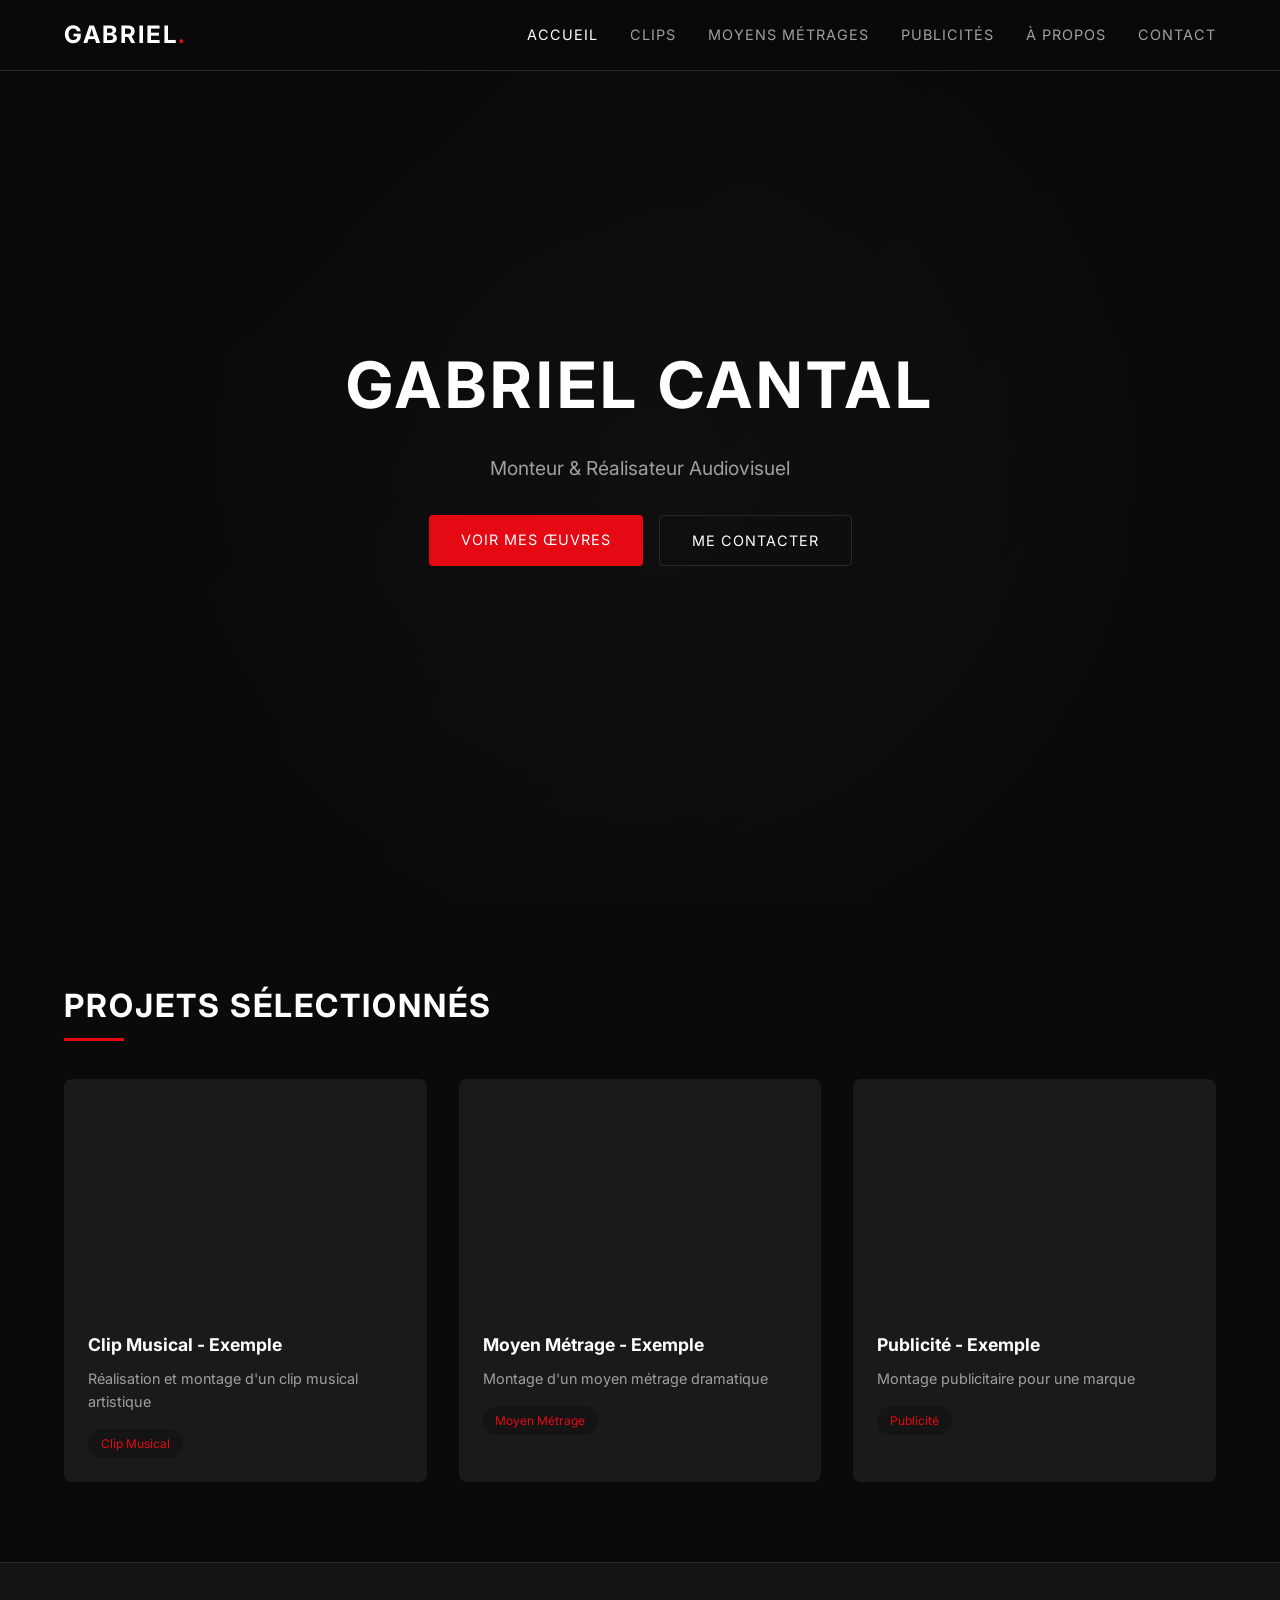
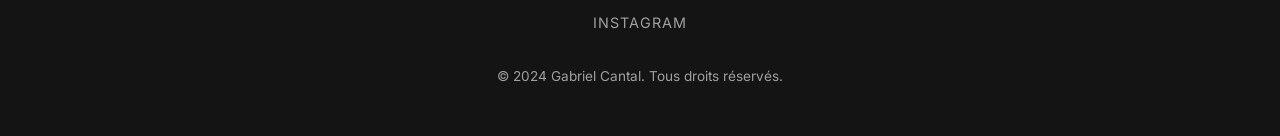
==== index.html @ c7cfd8a2 "Initial commit" ====
<!DOCTYPE html>
<html lang="fr">
<head>
    <meta charset="UTF-8">
    <meta name="viewport" content="width=device-width, initial-scale=1.0">
    <title>Gabriel Cantal - Monteur & Réalisateur</title>
    <meta name="description" content="Portfolio de Gabriel Cantal, monteur et réalisateur audiovisuel. Clips musicaux, moyen métrage, publicité.">
    <link rel="stylesheet" href="css/style.css">
    <link href="https://fonts.googleapis.com/css2?family=Inter:wght@300;400;500;600;700&display=swap" rel="stylesheet">
</head>
<body>
    <nav class="navbar">
        <a href="index.html" class="logo">GABRIEL<span>.</span></a>
        <button class="menu-toggle" aria-label="Menu">
            <span></span>
            <span></span>
            <span></span>
        </button>
        <ul class="nav-links">
            <li><a href="index.html" class="active">Accueil</a></li>
            <li><a href="clips.html">Clips</a></li>
            <li><a href="moyens-metrages.html">Moyens Métrages</a></li>
            <li><a href="publicites.html">Publicités</a></li>
            <li><a href="a-propos.html">À Propos</a></li>
            <li><a href="contact.html">Contact</a></li>
        </ul>
    </nav>

    <section class="hero">
        <div class="hero-content">
            <h1>GABRIEL CANTAL</h1>
            <p>Monteur & Réalisateur Audiovisuel</p>
            <div class="hero-cta">
                <a href="#works" class="btn btn-primary">Voir mes œuvres</a>
                <a href="contact.html" class="btn btn-secondary">Me contacter</a>
            </div>
        </div>
    </section>

    <section class="section" id="works">
        <h2 class="section-title">Projets Sélectionnés</h2>
        <div class="work-grid featured-grid"></div>
    </section>

    <footer class="footer">
        <div class="social-links">
            <a href="https://instagram.com/" target="_blank" rel="noopener">Instagram</a>
        </div>
        <p>&copy; 2024 Gabriel Cantal. Tous droits réservés.</p>
    </footer>

    <script src="js/main.js"></script>
</body>
</html>
---- css/style.css ----
* {
    margin: 0;
    padding: 0;
    box-sizing: border-box;
}

:root {
    --bg-primary: #0a0a0a;
    --bg-secondary: #141414;
    --bg-card: #1a1a1a;
    --text-primary: #ffffff;
    --text-secondary: #a0a0a0;
    --accent: #e50914;
    --accent-hover: #b20710;
    --border: #2a2a2a;
}

html {
    scroll-behavior: smooth;
}

body {
    font-family: 'Inter', -apple-system, BlinkMacSystemFont, sans-serif;
    background-color: var(--bg-primary);
    color: var(--text-primary);
    line-height: 1.6;
}

a {
    text-decoration: none;
    color: inherit;
    transition: color 0.3s ease;
}

a:hover {
    color: var(--accent);
}

/* Navigation */
.navbar {
    position: fixed;
    top: 0;
    left: 0;
    right: 0;
    background: rgba(10, 10, 10, 0.95);
    backdrop-filter: blur(10px);
    padding: 1rem 5%;
    display: flex;
    justify-content: space-between;
    align-items: center;
    z-index: 1000;
    border-bottom: 1px solid var(--border);
}

.logo {
    font-size: 1.5rem;
    font-weight: 700;
    letter-spacing: 2px;
}

.logo span {
    color: var(--accent);
}

.nav-links {
    display: flex;
    gap: 2rem;
    list-style: none;
}

.nav-links a {
    font-size: 0.9rem;
    text-transform: uppercase;
    letter-spacing: 1px;
    color: var(--text-secondary);
}

.nav-links a:hover,
.nav-links a.active {
    color: var(--text-primary);
}

.menu-toggle {
    display: none;
    flex-direction: column;
    gap: 5px;
    cursor: pointer;
    background: none;
    border: none;
}

.menu-toggle span {
    width: 25px;
    height: 2px;
    background: var(--text-primary);
    transition: 0.3s;
}

/* Hero Section */
.hero {
    height: 100vh;
    display: flex;
    flex-direction: column;
    justify-content: center;
    align-items: center;
    text-align: center;
    padding: 0 5%;
    background: linear-gradient(135deg, var(--bg-primary) 0%, var(--bg-secondary) 100%);
    position: relative;
    overflow: hidden;
}

.hero::before {
    content: '';
    position: absolute;
    top: 0;
    left: 0;
    right: 0;
    bottom: 0;
    background: radial-gradient(circle at center, transparent 0%, var(--bg-primary) 70%);
    pointer-events: none;
}

.hero-content {
    position: relative;
    z-index: 1;
}

.hero h1 {
    font-size: 4rem;
    font-weight: 700;
    margin-bottom: 1rem;
    letter-spacing: 4px;
}

.hero p {
    font-size: 1.2rem;
    color: var(--text-secondary);
    margin-bottom: 2rem;
}

.hero-cta {
    display: flex;
    gap: 1rem;
    justify-content: center;
}

.btn {
    padding: 0.8rem 2rem;
    border: none;
    border-radius: 4px;
    font-size: 0.9rem;
    text-transform: uppercase;
    letter-spacing: 1px;
    cursor: pointer;
    transition: all 0.3s ease;
}

.btn-primary {
    background: var(--accent);
    color: white;
}

.btn-primary:hover {
    background: var(--accent-hover);
    transform: translateY(-2px);
}

.btn-secondary {
    background: transparent;
    color: var(--text-primary);
    border: 1px solid var(--border);
}

.btn-secondary:hover {
    border-color: var(--text-primary);
}

/* Sections */
.section {
    padding: 5rem 5%;
}

.section-title {
    font-size: 2rem;
    margin-bottom: 3rem;
    text-transform: uppercase;
    letter-spacing: 2px;
    position: relative;
    display: inline-block;
}

.section-title::after {
    content: '';
    position: absolute;
    bottom: -10px;
    left: 0;
    width: 60px;
    height: 3px;
    background: var(--accent);
}

/* Work Grid */
.work-grid {
    display: grid;
    grid-template-columns: repeat(auto-fill, minmax(350px, 1fr));
    gap: 2rem;
}

.work-card {
    background: var(--bg-card);
    border-radius: 8px;
    overflow: hidden;
    transition: transform 0.3s ease, box-shadow 0.3s ease;
}

.work-card:hover {
    transform: translateY(-5px);
    box-shadow: 0 10px 30px rgba(229, 9, 20, 0.2);
}

.work-card img {
    width: 100%;
    aspect-ratio: 16/9;
    object-fit: cover;
}

.work-card-content {
    padding: 1.5rem;
}

.work-card h3 {
    font-size: 1.1rem;
    margin-bottom: 0.5rem;
}

.work-card p {
    color: var(--text-secondary);
    font-size: 0.9rem;
}

.work-card .tag {
    display: inline-block;
    padding: 0.3rem 0.8rem;
    background: var(--bg-secondary);
    border-radius: 20px;
    font-size: 0.75rem;
    margin-top: 1rem;
    color: var(--accent);
}

/* Video Embed */
.video-container {
    position: relative;
    padding-bottom: 56.25%;
    height: 0;
    overflow: hidden;
    border-radius: 8px;
    margin-bottom: 1.5rem;
}

.video-container iframe {
    position: absolute;
    top: 0;
    left: 0;
    width: 100%;
    height: 100%;
    border: none;
}

/* About Page */
.about-content {
    display: grid;
    grid-template-columns: 1fr 1fr;
    gap: 4rem;
    align-items: center;
}

.about-image {
    border-radius: 8px;
    overflow: hidden;
}

.about-image img {
    width: 100%;
    display: block;
}

.about-text h2 {
    font-size: 2rem;
    margin-bottom: 1.5rem;
}

.about-text p {
    color: var(--text-secondary);
    margin-bottom: 1rem;
}

/* Contact Form */
.contact-form {
    max-width: 600px;
    margin: 0 auto;
}

.form-group {
    margin-bottom: 1.5rem;
}

.form-group label {
    display: block;
    margin-bottom: 0.5rem;
    color: var(--text-secondary);
    font-size: 0.9rem;
}

.form-group input,
.form-group textarea {
    width: 100%;
    padding: 1rem;
    background: var(--bg-card);
    border: 1px solid var(--border);
    border-radius: 4px;
    color: var(--text-primary);
    font-family: inherit;
    font-size: 1rem;
    transition: border-color 0.3s ease;
}

.form-group input:focus,
.form-group textarea:focus {
    outline: none;
    border-color: var(--accent);
}

.form-group textarea {
    min-height: 150px;
    resize: vertical;
}

/* Footer */
.footer {
    background: var(--bg-secondary);
    padding: 3rem 5%;
    text-align: center;
    border-top: 1px solid var(--border);
}

.social-links {
    display: flex;
    justify-content: center;
    gap: 2rem;
    margin-bottom: 2rem;
}

.social-links a {
    color: var(--text-secondary);
    font-size: 0.9rem;
    text-transform: uppercase;
    letter-spacing: 1px;
}

.social-links a:hover {
    color: var(--accent);
}

.footer p {
    color: var(--text-secondary);
    font-size: 0.85rem;
}

/* Admin Page */
.admin-container {
    max-width: 800px;
    margin: 0 auto;
    padding: 2rem;
}

.admin-form {
    background: var(--bg-card);
    padding: 2rem;
    border-radius: 8px;
    border: 1px solid var(--border);
}

.admin-form select {
    width: 100%;
    padding: 1rem;
    background: var(--bg-secondary);
    border: 1px solid var(--border);
    border-radius: 4px;
    color: var(--text-primary);
    font-size: 1rem;
    margin-bottom: 1.5rem;
}

/* Responsive */
@media (max-width: 768px) {
    .menu-toggle {
        display: flex;
    }

    .nav-links {
        position: fixed;
        top: 60px;
        left: 0;
        right: 0;
        background: var(--bg-primary);
        flex-direction: column;
        padding: 2rem;
        gap: 1.5rem;
        transform: translateY(-100%);
        opacity: 0;
        transition: 0.3s ease;
    }

    .nav-links.active {
        transform: translateY(0);
        opacity: 1;
    }

    .hero h1 {
        font-size: 2.5rem;
    }

    .hero-cta {
        flex-direction: column;
    }

    .about-content {
        grid-template-columns: 1fr;
    }

    .work-grid {
        grid-template-columns: 1fr;
    }
}
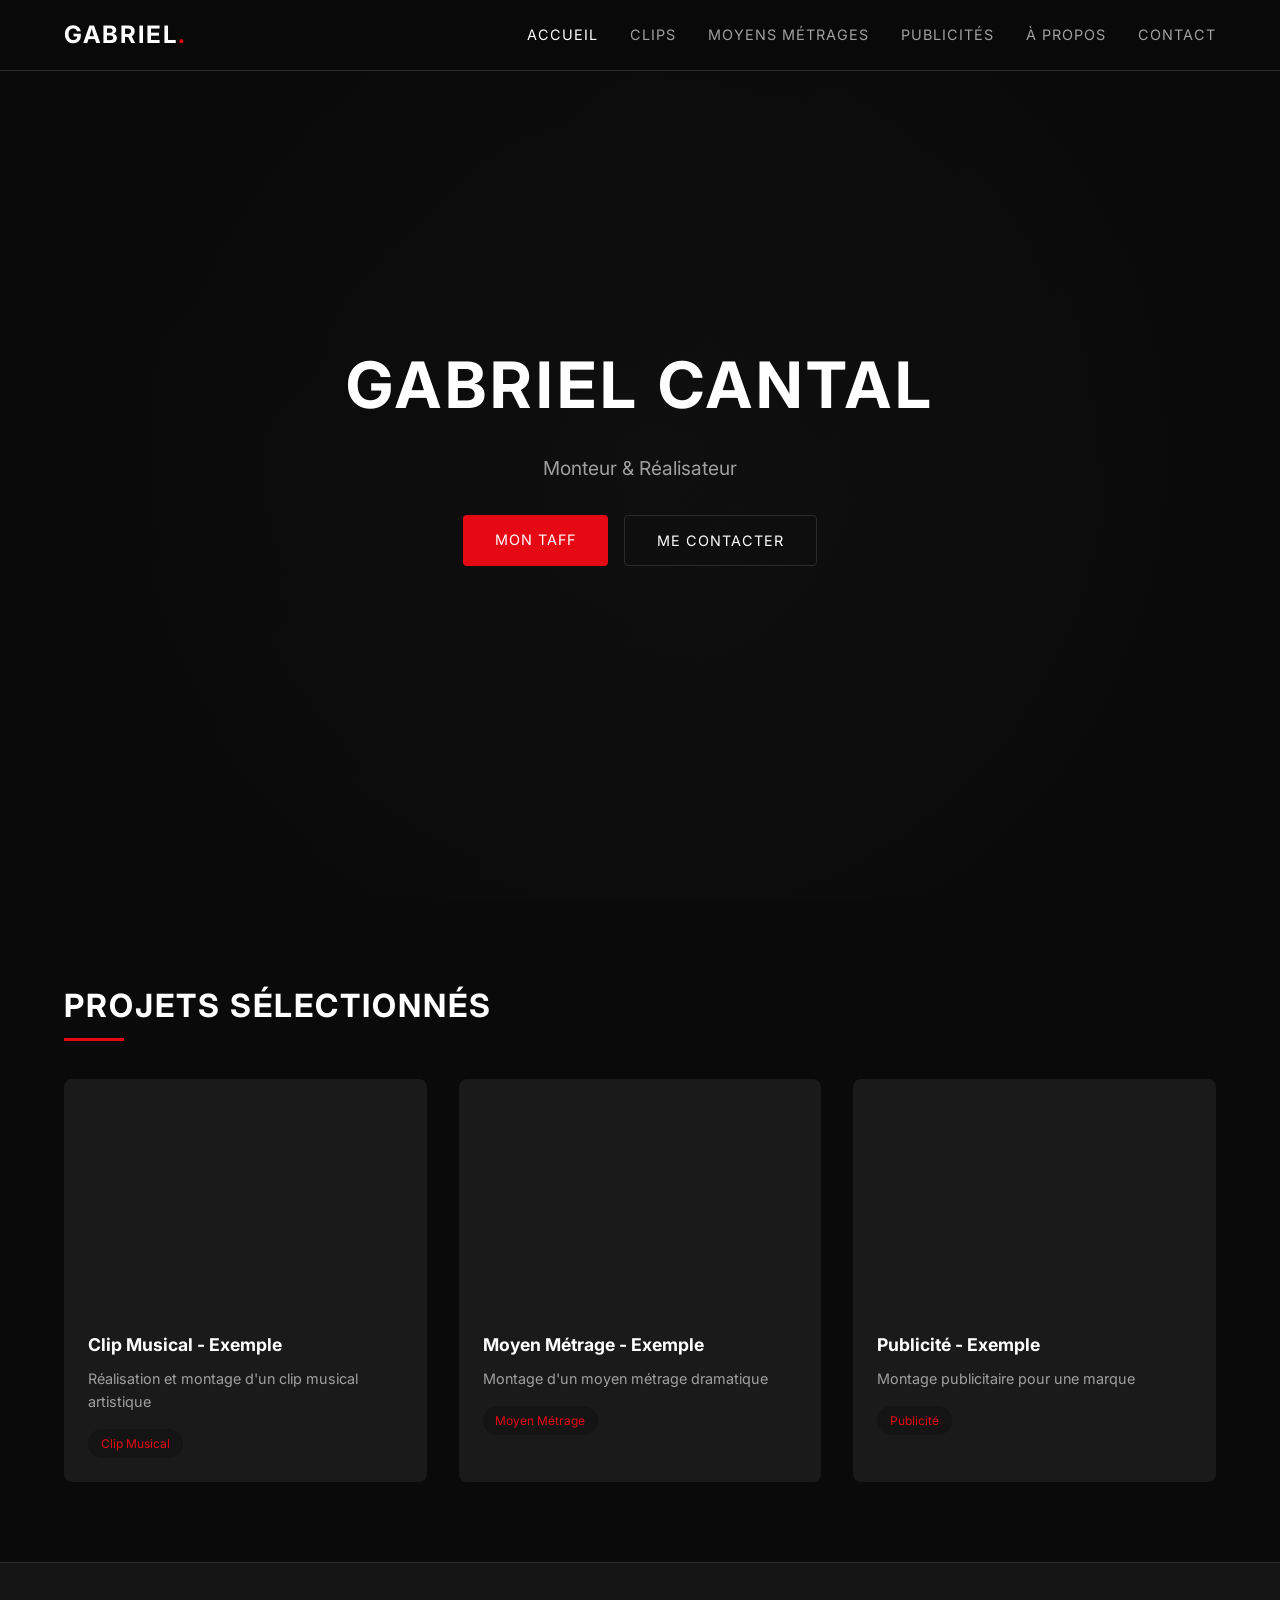
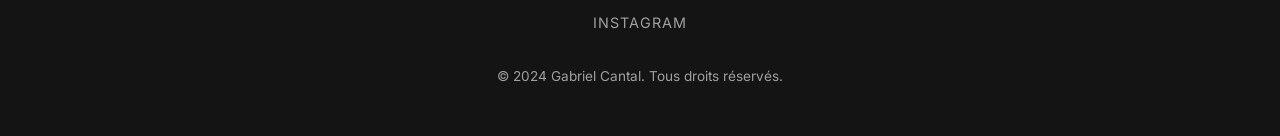
==== commit 73fc25ee: "Fix footer + update text" ====
--- a/index.html
+++ b/index.html
@@ -29,9 +29,9 @@
     <section class="hero">
         <div class="hero-content">
             <h1>GABRIEL CANTAL</h1>
-            <p>Monteur & Réalisateur Audiovisuel</p>
+            <p>Monteur & Réalisateur</p>
             <div class="hero-cta">
-                <a href="#works" class="btn btn-primary">Voir mes œuvres</a>
+                <a href="#works" class="btn btn-primary">Mon taff</a>
                 <a href="contact.html" class="btn btn-secondary">Me contacter</a>
             </div>
         </div>
--- a/css/style.css
+++ b/css/style.css
@@ -24,6 +24,13 @@
     background-color: var(--bg-primary);
     color: var(--text-primary);
     line-height: 1.6;
+    min-height: 100vh;
+    display: flex;
+    flex-direction: column;
+}
+
+.section {
+    flex: 1;
 }
 
 a {
@@ -343,6 +350,7 @@
     padding: 3rem 5%;
     text-align: center;
     border-top: 1px solid var(--border);
+    margin-top: auto;
 }
 
 .social-links {
